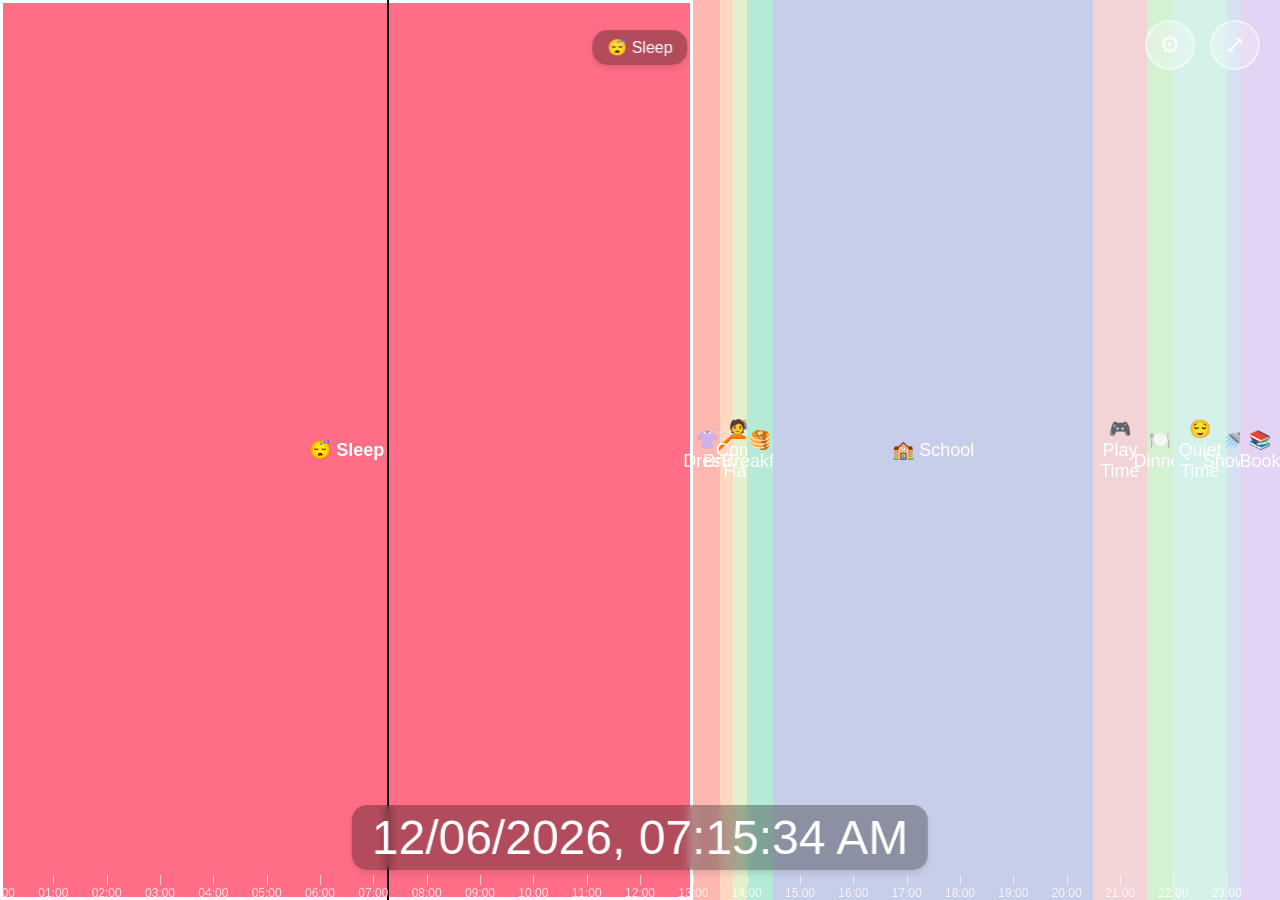
==== index.html @ 30d8ce05 "Add files via upload" ====
<!DOCTYPE html>
<html>
<head>
	<meta charset="UTF-8">
	<title>Kids Task Clock</title>
	<link rel="stylesheet" href="body.css">
	<meta name="viewport" content="width=device-width, initial-scale=1.0, maximum-scale=1.0, user-scalable=no">
</head>
<body>
	<div id="clockContainer">
		 <!-- Removed circular clock view -->
		<div id="progressBarClockView" class="clock-view active">
			<div class="progress-container">
				<!-- The progress bar and hour markers will be inserted here by JS -->
				<div id="hourMarkers"></div>
				<div id="statusBar"></div>
				<div id="currentTimeMarker"></div>
			</div>
		</div>
		
		 <!-- New current task label at the top -->
		<div id="currentTaskLabel" class="draggable time-display" style="top: 30px; left: 50%; transform: translateX(-50%);">
			<!-- Initial text placeholder -->
			Current Task
		</div>
		
		<!-- Common elements -->
		<div id="digitalClock" class="draggable time-display">12:00 PM</div>
		<!-- Removed current task indicator -->
	</div>

	<div id="controlPanel">
		<button id="settingsButton" class="control-button" aria-label="Settings">⚙</button>
		<button id="fullscreenButton" class="control-button" aria-label="Fullscreen">⤢</button>
	</div>

	<div id="settingsModal">
		<div class="modalContent">
			<div class="modalHeader">
				<h3>Customize Task Schedule</h3>
				<span class="close">&times;</span>
			</div>
			<div class="modalBody">
				<p>Set duration for each activity (in minutes)</p>
				<div id="tasksInputs"></div>
			</div>
			<div class="modalFooter">
				<button id="saveSettings" class="neon-button">Save</button>
			</div>
		</div>
	</div>
	
	<script src="script.js"></script>
	<script>
		// Modal controls
		document.getElementById('settingsButton').addEventListener('click', function(){
			document.getElementById('settingsModal').style.display = 'block';
		});
		
		document.querySelector('#settingsModal .close').addEventListener('click', function(){
			document.getElementById('settingsModal').style.display = 'none';
		});
		
		document.getElementById('saveSettings').addEventListener('click', function(){
			document.getElementById('settingsModal').style.display = 'none';
		});
		
		window.addEventListener('click', function(event){
			if(event.target == document.getElementById('settingsModal')){
				document.getElementById('settingsModal').style.display = 'none';
			}
		});
		
		// Fullscreen toggle
		document.getElementById('fullscreenButton').addEventListener('click', function(){
			if (!document.fullscreenElement) {
				document.documentElement.requestFullscreen().catch(err => {
					console.log(`Error: ${err.message}`);
				});
			} else {
				document.exitFullscreen();
			}
		});

		// Make elements draggable
		document.addEventListener("DOMContentLoaded", function() {
			// Initialize draggable functionality
			makeDraggable(document.getElementById("digitalClock"));
			
			// Draggable function
			function makeDraggable(element) {
				let pos1 = 0, pos2 = 0, pos3 = 0, pos4 = 0;
				
				element.onmousedown = dragMouseDown;
				
				function dragMouseDown(e) {
					e.preventDefault();
					// Get cursor position at start
					pos3 = e.clientX;
					pos4 = e.clientY;
					document.onmouseup = closeDragElement;
					document.onmousemove = elementDrag;
				}
				
				function elementDrag(e) {
					e.preventDefault();
					// Calculate new position
					pos1 = pos3 - e.clientX;
					pos2 = pos4 - e.clientY;
					pos3 = e.clientX;
					pos4 = e.clientY;
					// Set element's new position
					element.style.top = (element.offsetTop - pos2) + "px";
					element.style.left = (element.offsetLeft - pos1) + "px";
					// Update "positioned" class to maintain position after updates
					element.classList.add("positioned");
				}
				
				function closeDragElement() {
					document.onmouseup = null;
					document.onmousemove = null;
				}
			}

			// Apply draggable to any dynamically created elements with class "draggable"
			window.applyDraggable = function(selector) {
				document.querySelectorAll(selector).forEach(el => {
					if (!el.hasAttribute("data-draggable")) {
						makeDraggable(el);
						el.setAttribute("data-draggable", "true");
					}
				});
			};
		});

		// View toggle button
		document.getElementById('viewToggleButton').addEventListener('click', function() {
			const circularView = document.getElementById('circularClockView');
			const progressView = document.getElementById('progressBarClockView');
			
			circularView.classList.toggle('active');
			progressView.classList.toggle('active');
			
			// Force layout update
			if (window.updateClockLayout) {
				window.updateClockLayout();
			}
		});
	</script>
</body>
</html>
---- body.css ----
@keyframes gradientAnimation {
    0% { background-position: 0% 50%; }
    50% { background-position: 100% 50%; }
    100% { background-position: 0% 50%; }
}

* {
    margin: 0;
    padding: 0;
    box-sizing: border-box;
}

body {
    background: linear-gradient(-45deg, #ee7752, #e73c7e, #23a6d5, #23d5ab);
    background-size: 400% 400%;
    animation: gradientAnimation 15s ease infinite;
    color: #333;
    font-family: 'Segoe UI', Tahoma, Geneva, Verdana, sans-serif;
    text-align: center;
    overflow: hidden;
    height: 100vh;
    display: flex;
    justify-content: center;
    align-items: center;
}

/* Draggable elements */
.draggable {
    cursor: move;
    user-select: none;
    position: absolute;
    z-index: 10;
    transition: box-shadow 0.3s ease;
}

.draggable:hover {
    box-shadow: 0 5px 15px rgba(0, 0, 0, 0.3);
}

.draggable:active {
    box-shadow: 0 2px 10px rgba(0, 0, 0, 0.2);
}

/* Consistent styling for time displays */
.time-display {
    color: #fff;
    background-color: rgba(0, 0, 0, 0.3);
    backdrop-filter: blur(4px);
    padding: 8px 15px;
    border-radius: 15px;
    font-family: 'Segoe UI', sans-serif;
    box-shadow: 0 4px 6px rgba(0, 0, 0, 0.1);
}

/* Chart labels container */
#chartLabels {
    position: absolute;
    top: 0;
    left: 0;
    width: 100%;
    height: 100%;
    pointer-events: none; /* Allow clicks to pass through to canvas */
    z-index: 5;
}

/* Individual chart label */
.chart-label {
    position: absolute;
    transform: translate(-50%, -50%);
    text-align: center;
    min-width: 80px;
    pointer-events: auto; /* Enable dragging */
}

.chart-label .icon {
    font-size: 24px;
    display: block;
    margin-bottom: 5px;
}

.chart-label .name {
    font-size: 16px;
    white-space: nowrap;
}

#clockContainer {
    position: relative;
    width: 100vw;
    height: 100vh;
    display: flex;
    justify-content: center;
    align-items: center;
    overflow: hidden;
}

/* Remove circular clock view styles */

/* Digital clock display */
#digitalClock {
    position: fixed;
    bottom: 30px;
    left: 50%;
    transform: translateX(-50%);
    font-family: 'Segoe UI', sans-serif;
    font-size: 3rem;
    font-weight: 300;
    color: #fff;
    background-color: rgba(0, 0, 0, 0.3);
    padding: 5px 20px;
    border-radius: 15px;
    z-index: 100;
    min-width: 300px;
    text-align: center;
}

/* Current task indicator */
#currentTaskIndicator {
    position: fixed;
    top: 30px;
    left: 50%;
    transform: translateX(-50%);
    font-size: 1.8rem;
    color: #fff;
    background: rgba(0, 0, 0, 0.3);
    padding: 10px 20px;
    border-radius: 20px;
    z-index: 100;
}

/* Control panel with buttons */
#controlPanel {
    position: fixed;
    top: 20px;
    right: 20px;
    display: flex;
    gap: 15px;
    z-index: 100;
}

/* Button style */
.neon-button {
    background: rgba(255, 255, 255, 0.25);
    color: #fff;
    border: 2px solid rgba(255, 255, 255, 0.5);
    border-radius: 50%;
    width: 50px;
    height: 50px;
    font-size: 24px;
    cursor: pointer;
    display: flex;
    justify-content: center;
    align-items: center;
    transition: all 0.3s ease;
    backdrop-filter: blur(4px);
    outline: none;
}

.neon-button:hover, .neon-button:focus {
    background: rgba(255, 255, 255, 0.4);
    transform: scale(1.05);
}

/* Modal styling */
#settingsModal {
    display: none;
    position: fixed;
    z-index: 1100;
    left: 0;
    top: 0;
    width: 100%;
    height: 100%;
    overflow: auto;
    background-color: rgba(0, 0, 0, 0.5);
    backdrop-filter: blur(5px);
}

.modalContent {
    background-color: rgba(255, 255, 255, 0.95);
    color: #333;
    margin: 5% auto;
    padding: 0;
    border-radius: 15px;
    width: 90%;
    max-width: 500px;
    box-shadow: 0 5px 15px rgba(0, 0, 0, 0.3);
    overflow: hidden;
    animation: modalAppear 0.3s ease;
}

@keyframes modalAppear {
    from { transform: translateY(-50px); opacity: 0; }
    to { transform: translateY(0); opacity: 1; }
}

.modalHeader {
    background: #f8f9fa;
    padding: 15px 20px;
    display: flex;
    justify-content: space-between;
    align-items: center;
    border-bottom: 1px solid #dee2e6;
}

.modalHeader h3 {
    margin: 0;
    color: #333;
    font-weight: 500;
}

.modalBody {
    padding: 20px;
    max-height: 70vh;
    overflow-y: auto;
}

.modalFooter {
    padding: 15px 20px;
    display: flex;
    justify-content: flex-end;
    border-top: 1px solid #dee2e6;
}

.modalFooter .neon-button {
    background: #007bff;
    color: white;
    border: none;
    border-radius: 5px;
    width: auto;
    height: auto;
    padding: 8px 20px;
}

.modalFooter .neon-button:hover {
    background: #0069d9;
}

.close {
    color: #aaa;
    float: right;
    font-size: 28px;
    font-weight: bold;
    cursor: pointer;
    line-height: 28px;
}

.close:hover {
    color: #333;
}

/* Form styling */
#tasksInputs {
    display: grid;
    grid-template-columns: repeat(auto-fill, minmax(200px, 1fr));
    gap: 15px;
    width: 100%;
}

.task-input {
    background: #f8f9fa;
    padding: 10px;
    border-radius: 8px;
    display: flex;
    align-items: center;
    box-shadow: 0 1px 3px rgba(0, 0, 0, 0.1);
}

.task-input label {
    display: flex;
    align-items: center;
    margin-right: 10px;
    color: #333;
}

.task-input label span {
    font-size: 1.2rem;
    margin-right: 5px;
}

.task-input input {
    background: #fff;
    border: 1px solid #ced4da;
    border-radius: 4px;
    padding: 8px;
    color: #333;
    width: 60px;
    outline: none;
}

.task-input input:focus {
    border-color: #80bdff;
    box-shadow: 0 0 0 0.2rem rgba(0, 123, 255, 0.25);
}

/* Apply positioned class to keep elements in their dragged position */
.positioned {
    transform: none !important;
}

/* Fix for elements that started with transform */
#digitalClock.positioned, 
#currentTaskIndicator.positioned {
    left: auto; /* Remove the left: 50% when positioned */
}

/* Fix clock views display */
.clock-view {
    display: none;
    position: relative;
    width: 100%;
    height: 100%;
}

.clock-view.active {
    display: block;
}

/* Progress bar view styles */
#progressBarClockView {
    padding: 0;
    width: 100%;
    height: 100vh; /* Use full viewport height */
}

.progress-container {
    width: 100%;
    height: 100vh; /* Fill the screen */
    background: rgba(255, 255, 255, 0.15);
    border-radius: 15px;
    backdrop-filter: blur(8px);
    box-shadow: 0 8px 32px rgba(31, 38, 135, 0.2);
    position: relative;
    overflow: visible; /* Changed from hidden so markers show */
}

/* Make the status bar fill the container */
#statusBar {
    position: absolute;
    top: 0;
    left: 0;
    width: 100%;
    height: 100%;
    border-radius: 0;
    overflow: hidden;
}

/* Hour markers overlay */
#hourMarkers {
    position: absolute;
    bottom: 0; /* Place markers at the bottom of the status bar */
    left: 0;
    width: 100%;
    height: 25px;
    z-index: 3;
    overflow: visible;
}

/* Hour marker and label */
.hour-marker {
    position: absolute;
    width: 1px;
    height: 10px;
    background: rgba(255, 255, 255, 0.6); /* light line */
    z-index: 4;
}

.hour-label {
    position: absolute;
    bottom: 0; /* Align labels to the bottom */
    font-size: 12px;
    color: rgba(255, 255, 255, 0.8); /* light-colored font */
    transform: translateX(-50%);
    z-index: 4;
}

/* Current time marker */
#currentTimeMarker {
    position: absolute;
    top: 0;
    width: 2px;
    height: 100%;
    background: #39FF14; /* neon green */
    z-index: 2;
}

/* Current task marker */
#currentTimeMarker {
    position: absolute;
    top: 0;
    width: 2px;
    height: 100%;
    background: #fff;
    z-index: 2;
}

/* Override the current time marker color to red */
#currentTimeMarker {
    background: black !important;
}

/* Fix for control buttons */
.control-button {
    background: rgba(255, 255, 255, 0.25);
    color: #fff;
    border: 2px solid rgba(255, 255, 255, 0.5);
    border-radius: 50%;
    width: 50px;
    height: 50px;
    font-size: 24px;
    cursor: pointer;
    display: flex;
    justify-content: center;
    align-items: center;
    transition: all 0.3s ease;
    backdrop-filter: blur(4px);
    outline: none;
}

.control-button:hover, .control-button:focus {
    background: rgba(255, 255, 255, 0.4);
    transform: scale(1.05);
}

/* New rule to highlight the current task's segment */
.status-segment.current-segment {
    border: 3px solid #fff;
    filter: saturate(3) ; /* Increased saturation for neon effect */
}

/* Force the label in the current segment to be black */
.status-segment.current-segment .segment-label {
    color: #000;
    font-weight: bold;
}
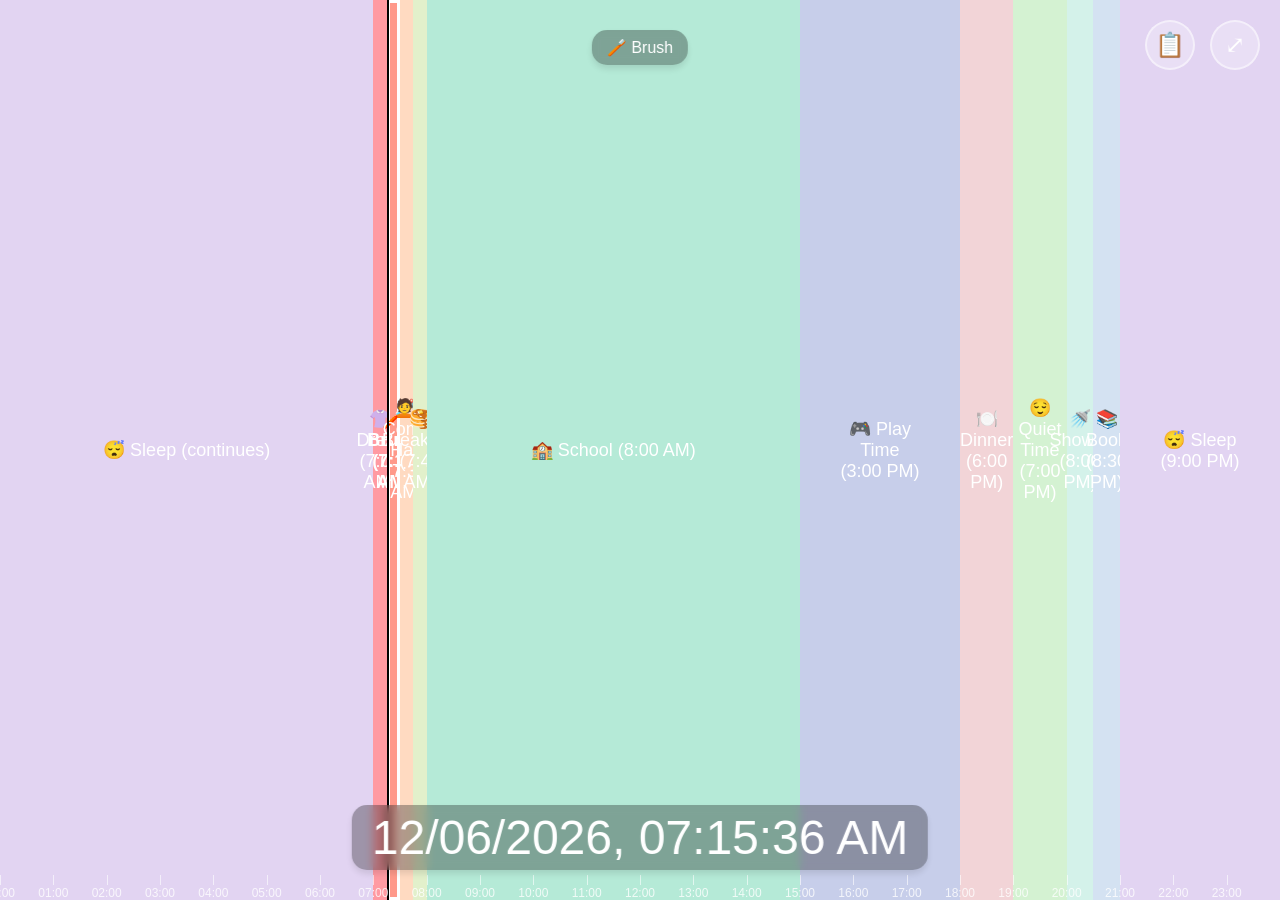
==== commit b7c0b6b8: "implements saving local storage and set task by start date implements saving local storage and set t" ====
--- a/index.html
+++ b/index.html
@@ -30,7 +30,7 @@
 	</div>
 
 	<div id="controlPanel">
-		<button id="settingsButton" class="control-button" aria-label="Settings">⚙</button>
+		<button id="settingsButton" class="control-button" aria-label="Manage Tasks">📋</button>
 		<button id="fullscreenButton" class="control-button" aria-label="Fullscreen">⤢</button>
 	</div>
 
@@ -62,6 +62,7 @@
 		});
 		
 		document.getElementById('saveSettings').addEventListener('click', function(){
+			saveTasksToStorage(); // Save tasks to localStorage when clicking Save button
 			document.getElementById('settingsModal').style.display = 'none';
 		});
 		
@@ -84,8 +85,9 @@
 
 		// Make elements draggable
 		document.addEventListener("DOMContentLoaded", function() {
-			// Initialize draggable functionality
+			// Initialize draggable functionality for both elements
 			makeDraggable(document.getElementById("digitalClock"));
+			makeDraggable(document.getElementById("currentTaskLabel"));
 			
 			// Draggable function
 			function makeDraggable(element) {
@@ -130,22 +132,11 @@
 						el.setAttribute("data-draggable", "true");
 					}
 				});
+				// Make sure the currentTaskLabel is initialized immediately
+				updateCurrentTaskLabel();
 			};
 		});
 
-		// View toggle button
-		document.getElementById('viewToggleButton').addEventListener('click', function() {
-			const circularView = document.getElementById('circularClockView');
-			const progressView = document.getElementById('progressBarClockView');
-			
-			circularView.classList.toggle('active');
-			progressView.classList.toggle('active');
-			
-			// Force layout update
-			if (window.updateClockLayout) {
-				window.updateClockLayout();
-			}
-		});
 	</script>
 </body>
 </html>
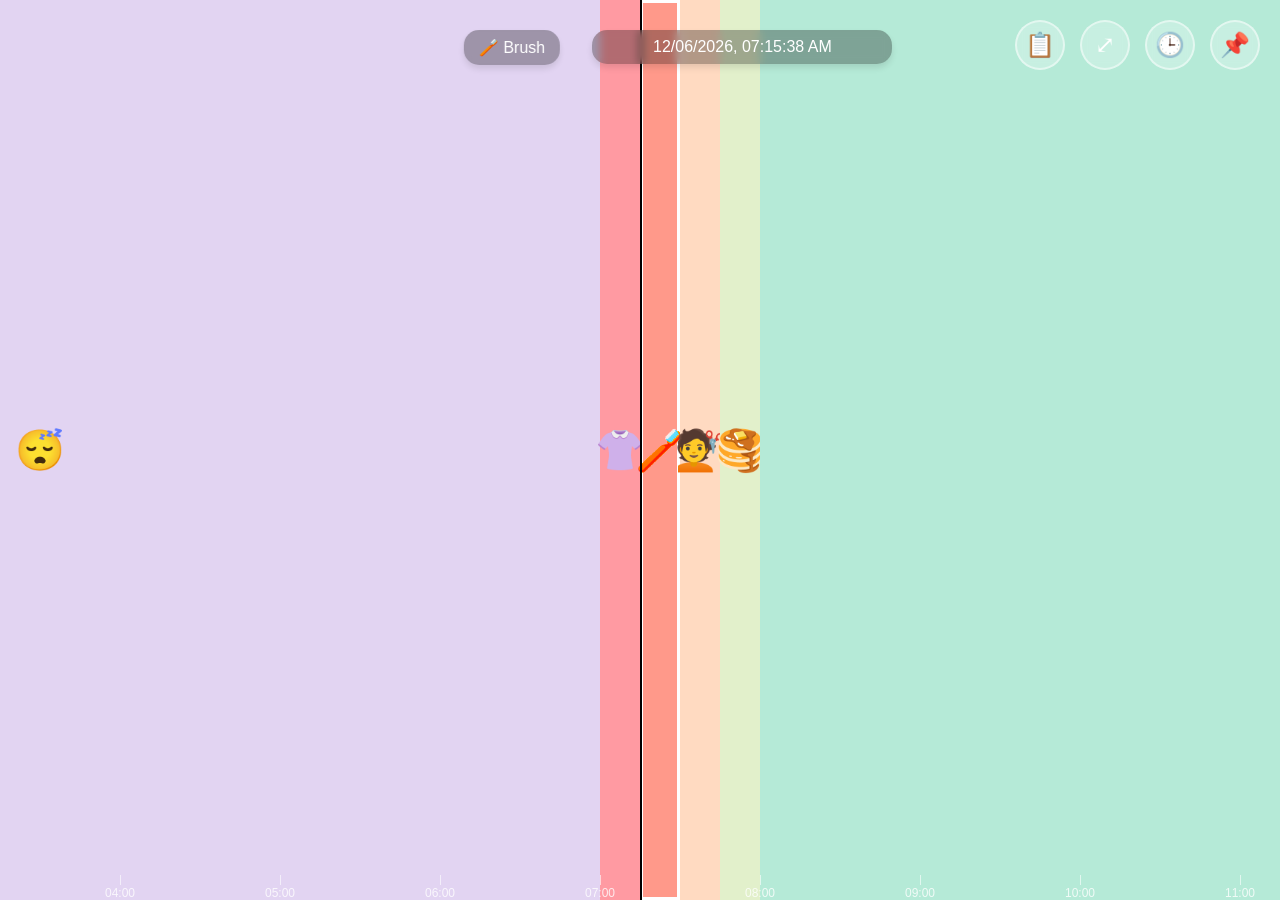
==== commit 8a1a326b: "several improvements make status bar larger center time marker recenter after 30 seconds reorder tas" ====
--- a/index.html
+++ b/index.html
@@ -8,10 +8,8 @@
 </head>
 <body>
 	<div id="clockContainer">
-		 <!-- Removed circular clock view -->
 		<div id="progressBarClockView" class="clock-view active">
 			<div class="progress-container">
-				<!-- The progress bar and hour markers will be inserted here by JS -->
 				<div id="hourMarkers"></div>
 				<div id="statusBar"></div>
 				<div id="currentTimeMarker"></div>
@@ -19,19 +17,22 @@
 		</div>
 		
 		 <!-- New current task label at the top -->
-		<div id="currentTaskLabel" class="draggable time-display" style="top: 30px; left: 50%; transform: translateX(-50%);">
+		<div id="currentTaskLabel" class="draggable time-display" style="top: 30px; left: 40%; transform: translateX(-50%);">
 			<!-- Initial text placeholder -->
 			Current Task
 		</div>
 		
 		<!-- Common elements -->
-		<div id="digitalClock" class="draggable time-display">12:00 PM</div>
+		<div id="digitalClock" class="draggable time-display" style="top: 30px; left: 58%; transform: translateX(-50%);">12:00 PM</div>
 		<!-- Removed current task indicator -->
 	</div>
 
 	<div id="controlPanel">
 		<button id="settingsButton" class="control-button" aria-label="Manage Tasks">📋</button>
 		<button id="fullscreenButton" class="control-button" aria-label="Fullscreen">⤢</button>
+		<!-- Add toggle buttons -->
+		<button id="toggleClockButton" class="control-button" aria-label="Toggle Digital Clock">🕒</button>
+		<button id="toggleTaskButton" class="control-button" aria-label="Toggle Current Task">📌</button>
 	</div>
 
 	<div id="settingsModal">
@@ -50,6 +51,7 @@
 		</div>
 	</div>
 	
+	<script src="settings.js"></script>
 	<script src="script.js"></script>
 	<script>
 		// Modal controls
--- a/body.css
+++ b/body.css
@@ -1,8 +1,8 @@
-@keyframes gradientAnimation {
+/* @keyframes gradientAnimation {
     0% { background-position: 0% 50%; }
     50% { background-position: 100% 50%; }
     100% { background-position: 0% 50%; }
-}
+} */
 
 * {
     margin: 0;
@@ -13,7 +13,7 @@
 body {
     background: linear-gradient(-45deg, #ee7752, #e73c7e, #23a6d5, #23d5ab);
     background-size: 400% 400%;
-    animation: gradientAnimation 15s ease infinite;
+    /* animation: gradientAnimation 15s ease infinite; */
     color: #333;
     font-family: 'Segoe UI', Tahoma, Geneva, Verdana, sans-serif;
     text-align: center;
@@ -22,6 +22,7 @@
     display: flex;
     justify-content: center;
     align-items: center;
+    height: 100vh; /* Ensure the body fits the viewport height */
 }
 
 /* Draggable elements */
@@ -91,6 +92,7 @@
     justify-content: center;
     align-items: center;
     overflow: hidden;
+    height: 100vh; /* Ensure the clock container fits the viewport height */
 }
 
 /* Remove circular clock view styles */
@@ -98,16 +100,7 @@
 /* Digital clock display */
 #digitalClock {
     position: fixed;
-    bottom: 30px;
-    left: 50%;
     transform: translateX(-50%);
-    font-family: 'Segoe UI', sans-serif;
-    font-size: 3rem;
-    font-weight: 300;
-    color: #fff;
-    background-color: rgba(0, 0, 0, 0.3);
-    padding: 5px 20px;
-    border-radius: 15px;
     z-index: 100;
     min-width: 300px;
     text-align: center;
@@ -181,10 +174,10 @@
     padding: 0;
     border-radius: 15px;
     width: 90%;
-    max-width: 500px;
+    max-width: 800px; /* Increased from 500px to 800px for more width */
     box-shadow: 0 5px 15px rgba(0, 0, 0, 0.3);
     overflow: hidden;
-    animation: modalAppear 0.3s ease;
+    /* animation: modalAppear 0.3s ease; */
 }
 
 @keyframes modalAppear {
@@ -249,26 +242,29 @@
 
 /* Form styling */
 #tasksInputs {
-    display: grid;
-    grid-template-columns: repeat(auto-fill, minmax(200px, 1fr));
+    display: flex;
+    flex-direction: column;
     gap: 15px;
     width: 100%;
 }
 
 .task-input {
     background: #f8f9fa;
-    padding: 10px;
+    padding: 15px;
     border-radius: 8px;
     display: flex;
     align-items: center;
     box-shadow: 0 1px 3px rgba(0, 0, 0, 0.1);
+    flex-wrap: wrap;
+    position: relative;
 }
 
 .task-input label {
     display: flex;
     align-items: center;
-    margin-right: 10px;
-    color: #333;
+    margin-right: 15px;
+    color: #333;
+    min-width: 150px;
 }
 
 .task-input label span {
@@ -282,13 +278,50 @@
     border-radius: 4px;
     padding: 8px;
     color: #333;
-    width: 60px;
+    width: 120px; /* Increased from 60px to 120px */
     outline: none;
-}
-
-.task-input input:focus {
-    border-color: #80bdff;
-    box-shadow: 0 0 0 0.2rem rgba(0, 123, 255, 0.25);
+    margin-right: 10px;
+}
+
+.task-input .time-display {
+    background: rgba(0, 0, 0, 0.05);
+    color: #333;
+    padding: 8px 12px;
+    border-radius: 4px;
+    margin-right: 15px;
+    min-width: 100px;
+    text-align: center;
+}
+
+.task-input button {
+    margin: 0 5px;
+    padding: 5px 10px;
+    background: #f0f0f0;
+    border: 1px solid #ddd;
+    border-radius: 4px;
+    cursor: pointer;
+    transition: background 0.2s;
+}
+
+.task-input button:hover {
+    background: #e0e0e0;
+}
+
+#addTaskBtn {
+    background: #4CAF50;
+    color: white;
+    border: none;
+    border-radius: 4px;
+    padding: 10px 15px;
+    margin-top: 15px;
+    cursor: pointer;
+    font-weight: bold;
+    transition: background 0.2s;
+    align-self: flex-start;
+}
+
+#addTaskBtn:hover {
+    background: #45a049;
 }
 
 /* Apply positioned class to keep elements in their dragged position */
@@ -319,17 +352,21 @@
     padding: 0;
     width: 100%;
     height: 100vh; /* Use full viewport height */
+    overflow-x: auto; /* Enable horizontal scrolling */
+    overflow-y: hidden;
+    white-space: nowrap; /* Prevent line breaks within the div */
 }
 
 .progress-container {
-    width: 100%;
+    width: 300%;
     height: 100vh; /* Fill the screen */
     background: rgba(255, 255, 255, 0.15);
     border-radius: 15px;
     backdrop-filter: blur(8px);
     box-shadow: 0 8px 32px rgba(31, 38, 135, 0.2);
     position: relative;
-    overflow: visible; /* Changed from hidden so markers show */
+    overflow-x: visible; /* Changed from hidden so markers show */
+    overflow-y: hidden; /* Hide vertical overflow */
 }
 
 /* Make the status bar fill the container */
@@ -341,6 +378,7 @@
     height: 100%;
     border-radius: 0;
     overflow: hidden;
+    display: inline-block; 
 }
 
 /* Hour markers overlay */
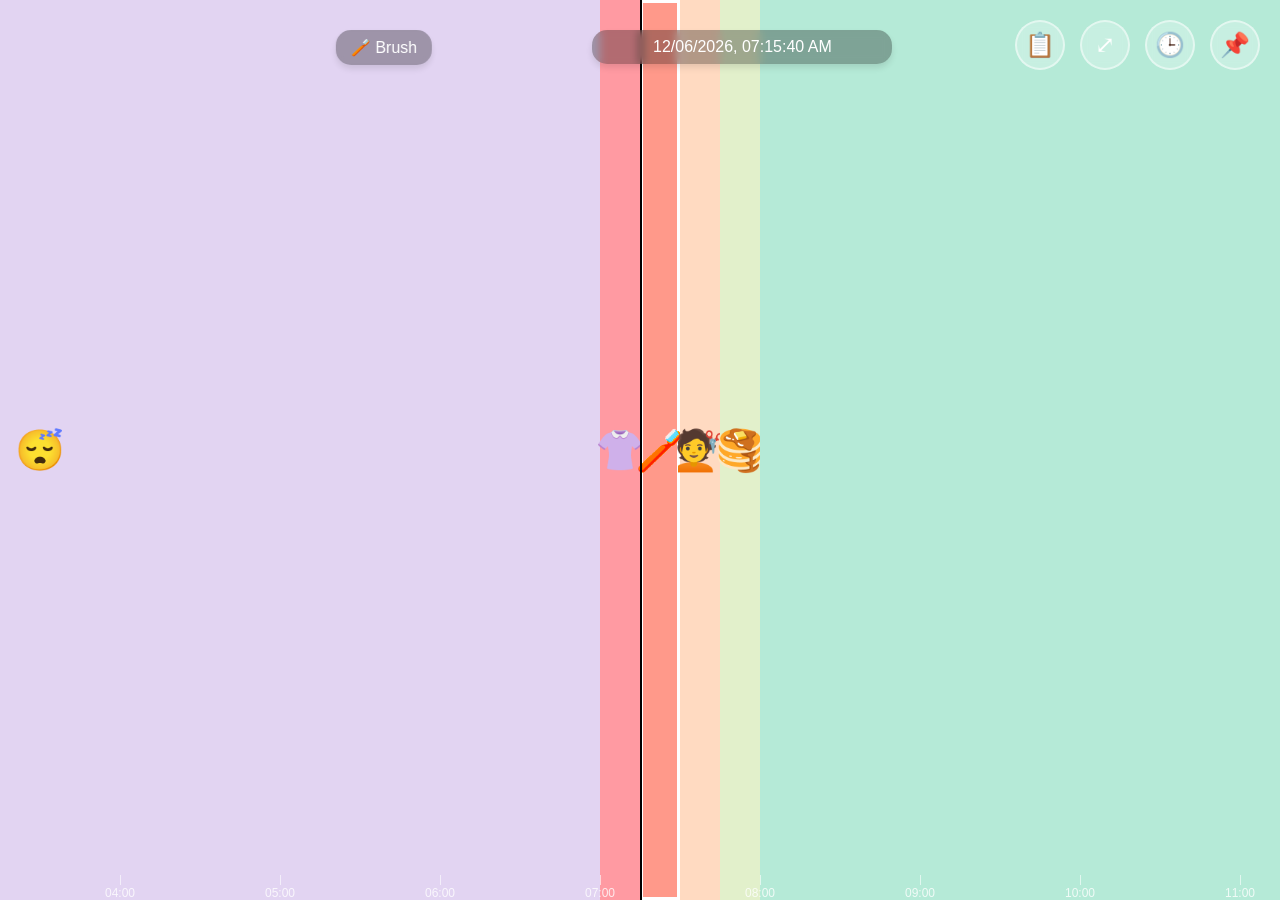
==== commit 00e210e3: "implements touchscreen implements touchscreen" ====
--- a/index.html
+++ b/index.html
@@ -17,7 +17,7 @@
 		</div>
 		
 		 <!-- New current task label at the top -->
-		<div id="currentTaskLabel" class="draggable time-display" style="top: 30px; left: 40%; transform: translateX(-50%);">
+		<div id="currentTaskLabel" class="draggable time-display" style="top: 30px; left: 30%; transform: translateX(-50%);">
 			<!-- Initial text placeholder -->
 			Current Task
 		</div>
--- a/body.css
+++ b/body.css
@@ -355,6 +355,9 @@
     overflow-x: auto; /* Enable horizontal scrolling */
     overflow-y: hidden;
     white-space: nowrap; /* Prevent line breaks within the div */
+    -webkit-overflow-scrolling: touch; /* Enable momentum scrolling on iOS */
+    scrollbar-width: thin; /* For Firefox */
+    touch-action: pan-x; /* Allow horizontal touch gestures */
 }
 
 .progress-container {
@@ -369,6 +372,20 @@
     overflow-y: hidden; /* Hide vertical overflow */
 }
 
+/* Make scrollbar look nicer on devices that show it */
+#progressBarClockView::-webkit-scrollbar {
+    height: 6px; /* Height of horizontal scrollbar */
+}
+
+#progressBarClockView::-webkit-scrollbar-thumb {
+    background: rgba(255, 255, 255, 0.3); /* Scrollbar color */
+    border-radius: 10px;
+}
+
+#progressBarClockView::-webkit-scrollbar-track {
+    background: rgba(0, 0, 0, 0.1); /* Track color */
+}
+
 /* Make the status bar fill the container */
 #statusBar {
     position: absolute;
